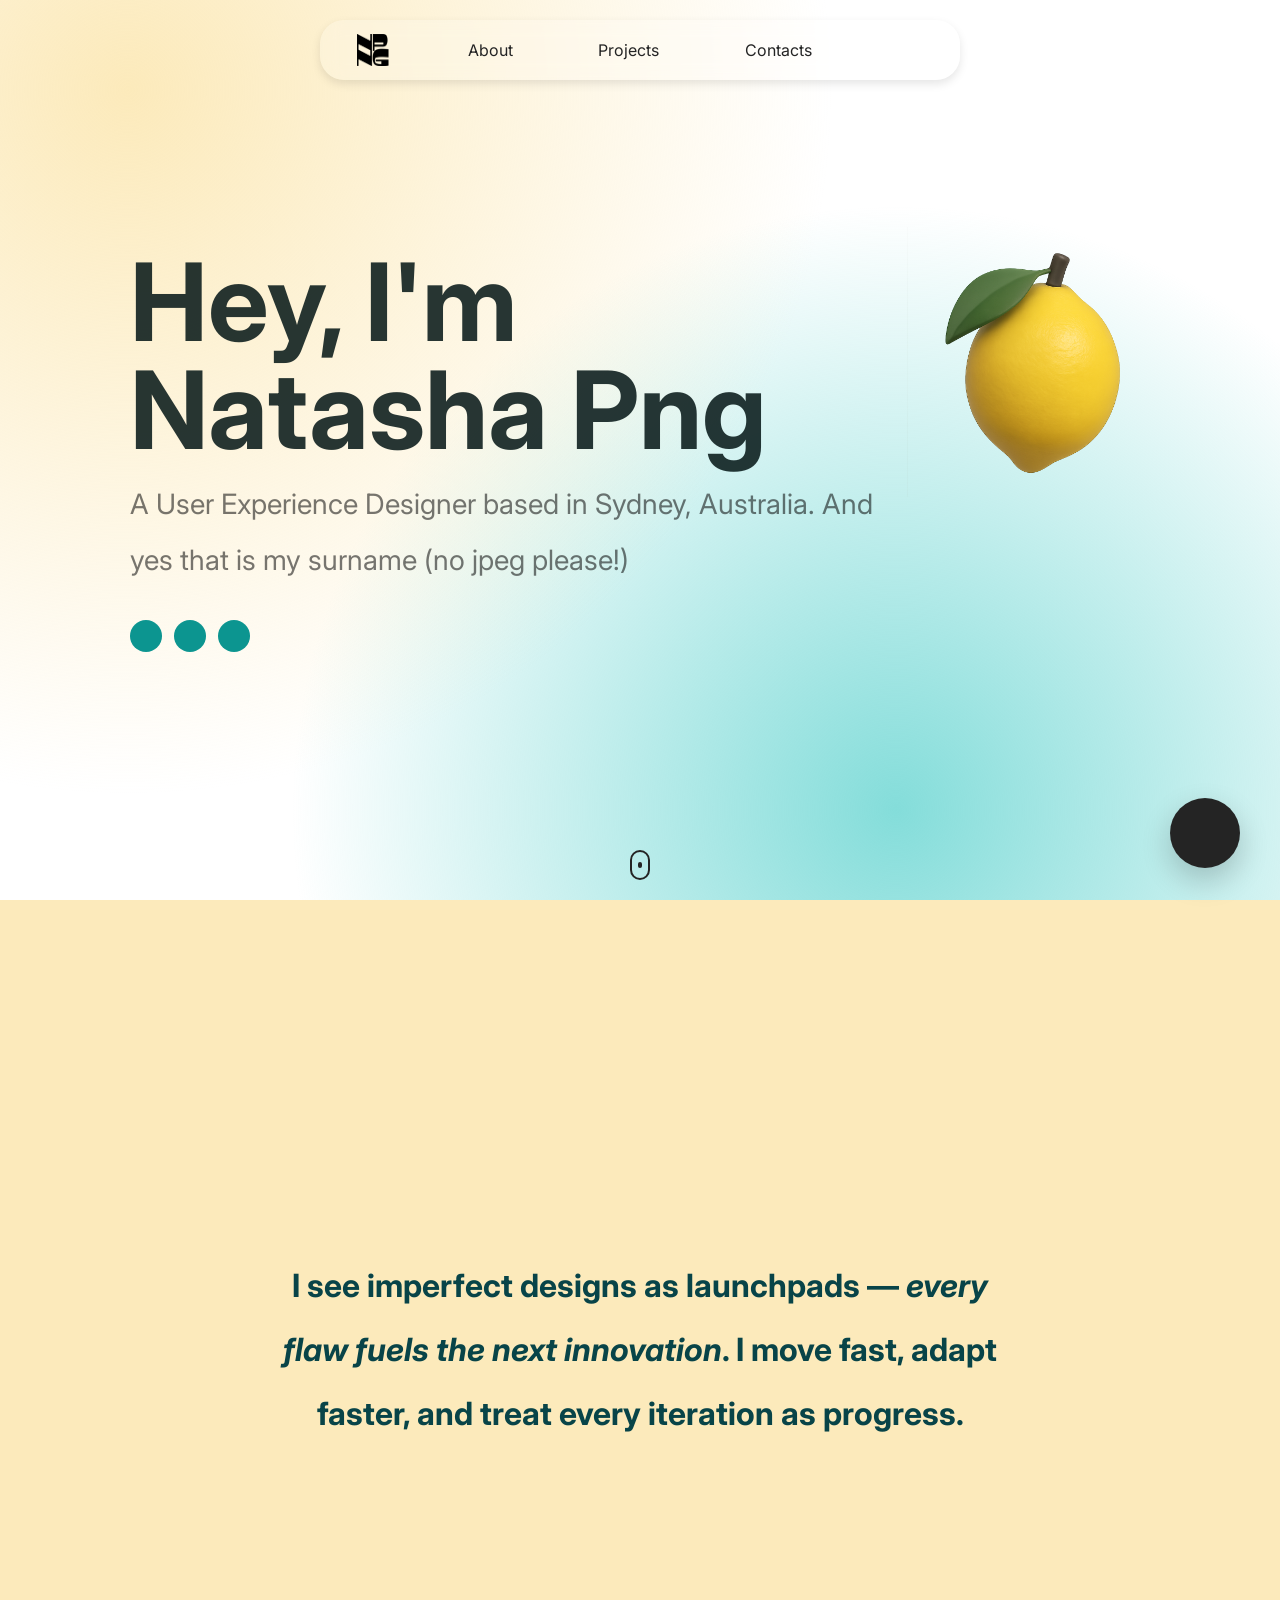
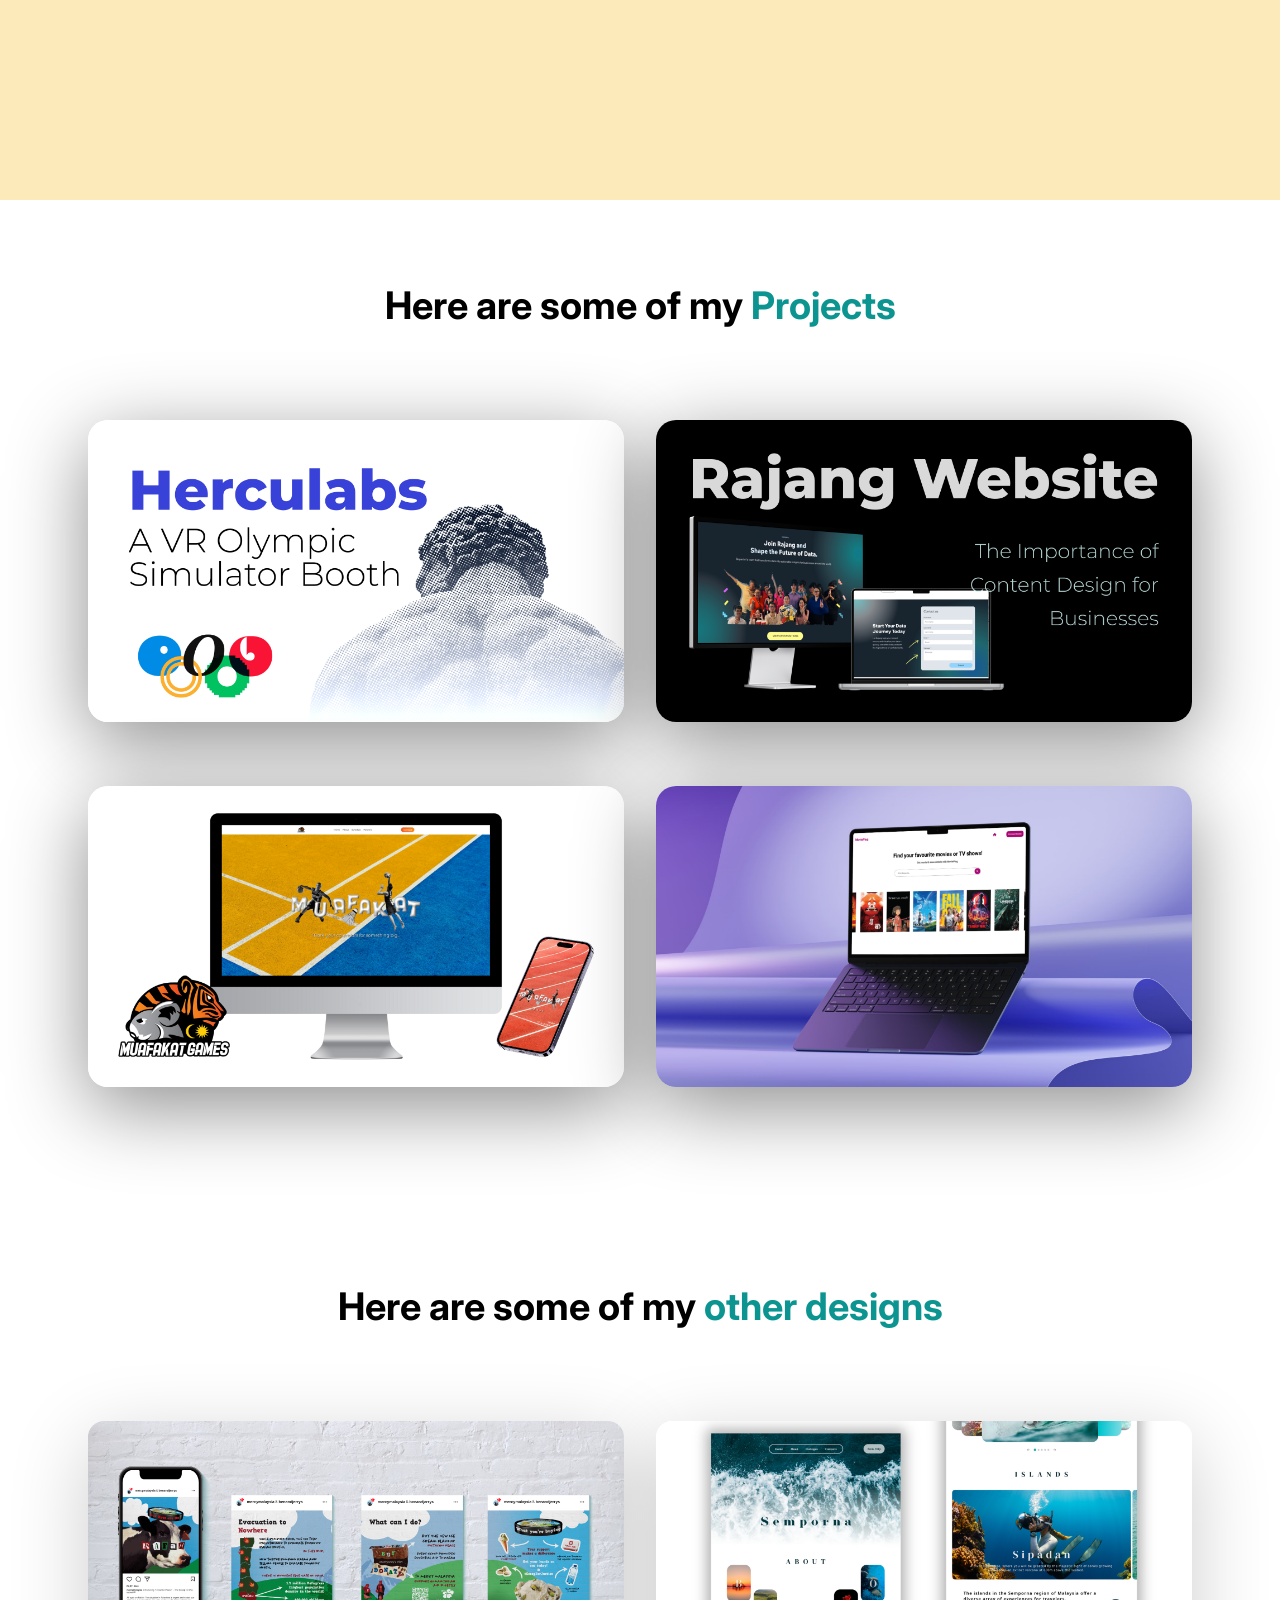
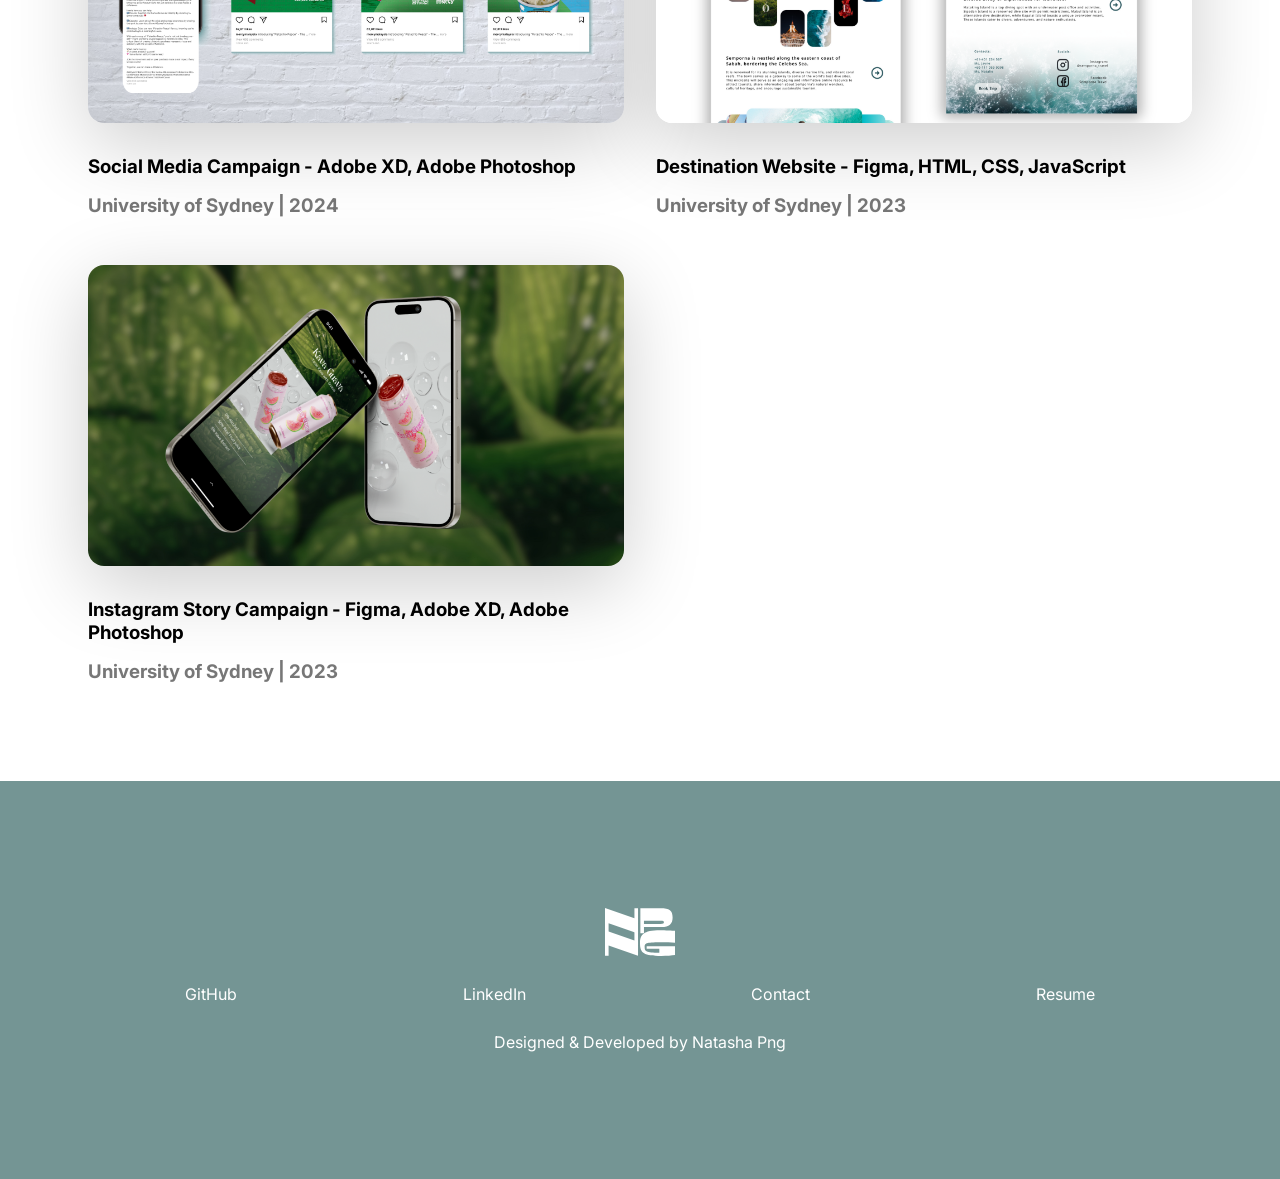
==== index.html @ a465e249 "footer" ====
<!DOCTYPE html>
<html lang="en">
  <head>
    <meta charset="UTF-8" />
    <meta name="viewport" content="width=device-width, initial-scale=1.0" />
    <title>Natasha Png</title>
    <link rel="stylesheet" href="style.css" />
    <link rel="icon" type="image/png" href="/assets/personal--logo.png">
    <script
      src="https://kit.fontawesome.com/a0bb057924.js"
      crossorigin="anonymous"
    ></script>
    <script src="script.js"></script>
    <script
      type="text/javascript"
      src="https://cdn.jsdelivr.net/npm/@emailjs/browser@4/dist/email.min.js"
    ></script>
    <script type="text/javascript">
      (function () {
        emailjs.init("CjztJaVfCr5f5FXRR");
      })();
    </script>
  </head>

  <body>
    <canvas id="background"></canvas>
    <section id="landing-page" onmousemove="moveBackground(event)">
  
      <nav>
        
        <ul class="nav__link--list">
          <li>
            <figure>
              <a href="index.html"><img id="personal-logo" src="./assets/personal--logo.png" alt="" /></a>
            </figure>
          </li>
          <li class="nav__link">
            <a
              href="about.html"
              class="nav__link--anchor link__hover-effect link__hover-effect--black"
              
              >About</a
            >
          </li>
          <li class="nav__link">
            <a
              href="#projects"
              class="nav__link--anchor link__hover-effect link__hover-effect--black"
              >Projects</a
            >
          </li>
          <li class="nav__link">
            <a
              href="#"
              class="nav__link--anchor link__hover-effect link__hover-effect--black"
              onclick="toggleModal()"
              >Contacts</a
            >
          </li>
          <li class="nav__link click" onclick="toggleContrast()">
            <a
              href="#"
              class="nav__link--anchor link__hover-effect link__hover-effect--black"
              ><i class="fas fa-adjust"></i
            ></a>
          </li>
        </ul>
      </nav>

      <header class="header">
        
          <div class="header__content">

            <div class="header__container">
              <h1 class="title">Hey, I'm Natasha Png</h1>
              <div class="header__img--wrapper">
                <img
                  src="./assets/Lemon.png"
                  class="header__img"
                  alt=""
                />
              </div>
            </div>
            
            
            
            <h2 class="header__para">
              A User Experience Designer based in Sydney, Australia.
              And yes that is my surname (no jpeg please!)
            </h2>
  
            <div class="social__list">
              <a
                href="https://www.linkedin.com/in/natasha-p-ng-9a0a41269/"
                target="_blank"
                class="social__link click"
                ><i class="fab fa-linkedin-in"></i
              ></a>
              <a
                href="https://github.com/cubelemon"
                target="_blank"
                class="social__link click"
                ><i class="fab fa-github"></i
              ></a>
              <a
                href="./assets/Natasha_Resume_February_2025.pdf"
                target="_blank"
                class="social__link click"
                ><i class="fas fa-file-pdf"></i
              ></a>
            </div>
          </div>

        
        
        
      </header>
      <a href="#">
        <button class="mail__btn click" onclick="toggleModal()">
          <i class="fa-solid fa-envelope"></i>
        </button>
      </a>
      <a href="#projects" class="scroll">
        <div class="scroll__icon click"></div>
      </a>
      <div class="modal">
        <div class="modal__half modal__about">
          <h3 class="modal__title modal__title--about">
            Here's a bit about me
          </h3>
          <h4 class="modal__sub-title modal__sub-title--about">
            UX Designer / Frontend Engineer
          </h4>
          <p class="modal__para">
            I’m an interaction designer who sees every design as a work in progress — imperfect but full of potential. 
            I thrive in fast-moving environments, adapting quickly, shipping often, and using each iteration as a launchpad for innovation.  </p>
          <div class="modal__languages">
            <div class="modal__languages">
              <figure class="modal__language">
                <img
                  class="modal__language--img"
                  src="https://upload.wikimedia.org/wikipedia/commons/thumb/3/38/HTML5_Badge.svg/240px-HTML5_Badge.svg.png"
                  alt=""
                />
                <span class="language__name">HTML</span>
              </figure>
              <figure class="modal__language">
                <img
                  class="modal__language--img"
                  src="https://cdn.iconscout.com/icon/free/png-256/css-131-722685.png"
                  alt=""
                />
                <span class="language__name">CSS</span>
              </figure>
              <figure class="modal__language">
                <img
                  class="modal__language--img"
                  src="https://cdn.iconscout.com/icon/free/png-256/javascript-1-225993.png"
                  alt=""
                />
                <span class="language__name">JavaScript</span>
              </figure>

              <figure class="modal__language">
                <img
                  class="modal__language--img"
                  src="https://cdn.iconscout.com/icon/free/png-256/react-3-1175109.png"
                  alt=""
                />
                <span class="language__name">React</span>
              </figure>

              <figure class="modal__language">
                <img
                  class="modal__language--img"
                  src="https://www.figma.com/community/resource/b2593c93-dcd3-4eab-942a-b7703505d1eb/thumbnail"
                  alt=""
                />
                <span class="language__name">Figma</span>
              </figure>

              <figure class="modal__language">
                <img
                  class="modal__language--img"
                  src="https://seeklogo.com/images/A/adobe-illustrator-logo-775FAF240B-seeklogo.com.png"
                  alt=""
                />
                <span class="language__name">Illustrator</span>
              </figure>

              <figure class="modal__language">
                <img
                  class="modal__language--img"
                  src="https://upload.wikimedia.org/wikipedia/commons/thumb/a/af/Adobe_Photoshop_CC_icon.svg/2101px-Adobe_Photoshop_CC_icon.svg.png"
                  alt=""
                />
                <span class="language__name">Photoshop</span>
              </figure>
              <!-- <figure class="modal__language">
                <img
                  class="modal__language--img"
                  src="https://cdn.iconscout.com/icon/free/png-256/typescript-3521774-2945272.png"
                  alt=""
                /> -->
              <!-- <span class="language__name">TypeScript</span>
              </figure>

              <figure class="modal__language">
                <img
                  class="modal__language--img"
                  src="https://mobx.js.org/img/mobx.png"
                  alt=""
                />
                <span class="language__name">MobX</span>
              </figure> -->

              <!-- <figure class="modal__language">
                <img
                  class="modal__language--img"
                  src="https://cdn.iconscout.com/icon/free/png-256/vue-282497.png"
                  alt=""
                />
                <span class="language__name">Vue</span>
              </figure>
              <figure class="modal__language">
                <img
                  class="modal__language--img"
                  src="https://cdn.iconscout.com/icon/free/png-256/nuxt-dot-js-3628959-3030184.png"
                  alt=""
                />
                <span class="language__name">Nuxt</span>
              </figure> -->
            </div>
          </div>
        </div>
        <div class="modal__half modal__contact">
          <i class="fas fa-times modal__exit click" onclick="toggleModal()"></i>
          <h3 class="modal__title modal__title--contact">Let's have a chat</h3>
          <h3 class="modal__sub-title modal__sub-title--contact">
            I'm currently open to new oppurtunities.
          </h3>
          <form id="contact__form" onsubmit="contact(event)">
            <div class="form__item">
              <label class="form__item--label" for="name">Name</label>
              <input class="input" type="text" name="user_name" required />
            </div>

            <div class="form__item">
              <label class="form__item--label" for="name">Email</label>
              <input class="input" type="email" name="user_email" required />
            </div>

            <div class="form__item">
              <label class="form__item--label" for="name">Message</label>
              <textarea
                class="input"
                type="text"
                name="message"
                required
              ></textarea>
            </div>

            <button id="contact__submit" class="form__submit">
              Send it my way
            </button>
          </form>
          <div class="modal__overlay modal__overlay--loading">
            <i class="fas fa-spinner"></i>
          </div>
          <div class="modal__overlay modal__overlay--success">
            Thanks for the message! Looking forward to speaking to you soon.
          </div>
        </div>
      </div>
      <!-- <img src="./assets/semi circle.svg" class="shape shape--0" />
      <img src="./assets/circle.svg" class="shape shape--1" />
      <img src="./assets/squiggly.svg" class="shape shape--2" />
      <img src="./assets/circle.svg" class="shape shape--3" />
      <img src="./assets/triangle.svg" class="shape shape--4" />
      <img src="./assets/circle.svg" class="shape shape--5" />
      <img src="./assets/squiggly.svg" class="shape shape--6" />
      <img src="./assets/circle.svg" class="shape shape--7" />
      <img src="./assets/semi circle.svg" class="shape shape--8" /> -->
    </section>

    
    <section id="design-philosophy">
      <div class="container callout__container">
        <h2 class="callout__title">
          I see imperfect designs as launchpads — <span class="italics">every flaw fuels the next innovation</span>. I move fast, adapt faster, and treat every iteration as progress.
        </h2>
  
      </div>
    </section>
    
    <section id="projects">
      <div class="container">
        <div class="row">
          <h1 class="section__title">
            Here are some of my <span class="text--orange">Projects</span>
          </h1>
          <ul class="project__list">

            <a href="https://www.behance.net/gallery/223008217/Herculabs-UX-Design-Case-Study" target="_blank" class="project__link">
              <li class="project">
                <div class="project__wrapper">
                  <img src="./assets/Herculabs_cover.png" class="project__img" alt="" />
                  <div class="project__wrapper--bg"></div>
                  <div class="project__description">
                    <h3 class="project__description--title">Herculabs</h3>
                    <h4 class="project__description--sub-title">
                      UX Design, Product Design, Interaction Design
                    </h4>
                    <p class="project__description--para">
                      A Olympics Simulation Booth | University of Sydney | 2024
                    </p>
                    <div class="project__description--links">
                      <a
                        href="https://www.behance.net/gallery/223008217/Herculabs-UX-Design-Case-Study"
                        class="project__button"
                        target="_blank"
                      >
                        View Project
                      </a>
                    </div>
                  </div>
                </div>
              </li>
            </a>
            
            <a href="https://www.behance.net/gallery/223392855/Rajang-Website-Revamp" target="_blank" class="project__link">
              <li class="project">
                <div class="project__wrapper">
                  <img src="./assets/Rajang_cover.png" class="project__img" alt="" />
                  <div class="project__wrapper--bg"></div>
                  <div class="project__description">
                    <h3 class="project__description--title">Rajang</h3>
                    <h4 class="project__description--sub-title">
                      Web Design & Development - Figma, Wix
                    </h4>
                    <p class="project__description--para">
                      A Website Redesign | Rajang Internship | 2024
                    </p>
                    <div class="project__description--links">
                      <a
                        href="https://www.behance.net/gallery/223392855/Rajang-Website-Revamp"
                        class="project__button"
                        target="_blank"
                      >
                        View Project
                      </a>
                    </div>
                  </div>
                </div>
              </li>
            </a>

            <a href="https://www.muafakatgames2024.com/" target="_blank" class="project__link">
              <li class="project">
                <div class="project__wrapper">
                  <img src="./assets/Muafakat.png" class="project__img" alt="" />
                  <div class="project__wrapper--bg"></div>
                  <div class="project__description">
                    <h3 class="project__description--title">Muafakat Website</h3>
                    <h4 class="project__description--sub-title">
                      Website Designer & Developer - Figma, HTML, CSS, JavaScript
                    </h4>
                    <p class="project__description--para">
                      Malaysian Sport Competition Website | Muafakat | 2024
                    </p>
                    <div class="project__description--links">
                      <a
                        href="https://www.muafakatgames2024.com/"
                        target="_blank"
                        class="project__description--links"
                      >
                        <i class="fas fa-link"></i>
                      </a>
                      <a
                        href="https://github.com/cubelemon/Muafakat"
                        class="project__description--links"
                        target="_blank"
                      >
                        <i class="fab fa-github"></i>
                      </a>
                    </div>
                  </div>
                </div>
              </li>
            </a>
            
            <a href="https://cubelemon.github.io/JavaScript-Final-Project/" target="_blank" class="project__link">
              <li class="project">
                <div class="project__wrapper">
                  <img src="./assets/Movie_plug.png" class="project__img" alt="" />
                  <div class="project__wrapper--bg"></div>
                  <div class="project__description">
                    <h3 class="project__description--title">Movie Plug Website</h3>
                    <h4 class="project__description--sub-title">
                      Frontend Developer - Figma, HTML, CSS, JavaScript, API
                    </h4>
                    <p class="project__description--para">
                      Movie Finder Website | FrontEnd Simplified | 2024
                    </p>
                    <div class="project__description--links">
                      <a
                        href="https://cubelemon.github.io/JavaScript-Final-Project/"
                        class="project__description--links"
                        target="_blank"
                      >
                        <i class="fas fa-link"></i>
                      </a>
                      <a
                        href="https://github.com/cubelemon/JavaScript-Final-Project"
                        class="project__description--links"
                        target="_blank"
                      >
                        <i class="fab fa-github"></i>
                      </a>
                    </div>
                  </div>
                </div>
              </li>
            </a>

            <!-- SCOOP FOR JUSTICE -->

            <!-- <li class="project">
              <div class="project__wrapper">
                <img
                  src="./assets/scoop-for-justice.png"
                  class="project__img"
                  alt=""
                />
                <div class="project__wrapper--bg"></div>
                <div class="project__description">
                  <h3 class="project__description--title">Scoop for Justice</h3>
                  <h4 class="project__description--sub-title">
                    Visual Designer, Content Creator
                  </h4>
                  <p class="project__description--para">
                    For this project, I crafted a thoughtful Instagram campaign
                    for Mercy Malaysia in collaboration with Ben & Jerry's,
                    designed to raise awareness and funds for humanitarian aid
                    in Gaza. Utilizing Adobe Illustrator and Photoshop, I
                    developed a series of impactful tiles that integrate Ben &
                    Jerry's recognizable branding with urgent, sensitive
                    messaging about the crisis in Rafah. The campaign introduces
                    a new pistachio flavor, connecting to Palestinian culture,
                    and includes a clear call to action: encouraging viewers to
                    purchase the flavor to directly support humanitarian
                    efforts. By carefully balancing engaging visuals with
                    respectful, culturally aware content, the campaign is both
                    compelling and mindful of the gravity of the issue.
                  </p>
                  <div class="project__description--links">
                    <a
                      href="https://www.canva.com/design/DAGFwi4vmUM/4q2ByNaIrpYTaJ67Sc9CSw/edit?utm_content=DAGFwi4vmUM&utm_campaign=designshare&utm_medium=link2&utm_source=sharebutton"
                      class="project__description--links"
                      target="_blank"
                    >
                      <i class="fas fa-link"></i>
                    </a>
                  </div>
                </div>
              </div>
            </li> -->

            <!-- SEMPORNA WEBSITE -->

            <!-- <li class="project">
              <div class="project__wrapper">
                <img src="./assets/semporna.png" class="project__img" alt="" />
                <div class="project__wrapper--bg"></div>
                <div class="project__description">
                  <h3 class="project__description--title">
                    Semporna Destination Website
                  </h3>
                  <h4 class="project__description--sub-title">
                    Website Designer & Developer
                  </h4>
                  <p class="project__description--para">
                    The Semporna website showcases the beauty and adventure of
                    Sabah, Malaysia. From world-class diving spots like Sipadan
                    to the serene luxury resorts of Mataking and Kapalai, it
                    offers a glimpse into the diverse experiences Semporna
                    offers. Whether diving among turtles and coral reefs or
                    enjoying pristine beaches, Semporna promises an
                    unforgettable escape.
                  </p>
                  <div class="project__description--links">
                    <a
                      href="https://www.canva.com/design/DAFxBpv9tbE/x9kwwiPyftAUraAVXX8QWw/edit?utm_content=DAFxBpv9tbE&utm_campaign=designshare&utm_medium=link2&utm_source=sharebutton"
                      class="project__description--links"
                    >
                      <i class="fas fa-link"></i>
                    </a>
                  </div>
                </div>
              </div>
            </li> -->
          </ul>
        </div>
      </div>
    </section>

    <section id="designs">
      <div class="container">
        <div class="row">
          <h1 class="section__title">
            Here are some of my <span class="text--orange">other designs</span>
          </h1>
          <ul class="design__list">
            <li class="design">
              <div class="design__img--wrapper">
                <img
                src="./assets/scoop-for-justice.png"
                class="design__img"
                alt=""
              />
              </div>
              <div class="design__description">
                <h3 class="design__caption">
                  Social Media Campaign - Adobe XD, Adobe Photoshop
                </h3>
                <h3 class="design__subtitle grey">
                  University of Sydney | 2024
                </h3>
              </div>

            </li>
            <li class="design">
              <div class="design__img--wrapper">
                <img
                src="./assets/semporna.png"
                class="design__img"
                alt=""
              />
              </div>
              <div class="design__description">
                <h3 class="design__caption">
                  Destination Website - Figma, HTML, CSS, JavaScript
                </h3>
                <h3 class="design__subtitle grey">
                  University of Sydney | 2023
                </h3>
              </div>

            </li>
            </li>
            <li class="design">
              <div class="design__img--wrapper">
                <img
                src="./assets/Kavaguava.png"
                class="design__img"
                alt=""
              />
              </div>
              <div class="design__description">
                <h3 class="design__caption">
                  Instagram Story Campaign - Figma, Adobe XD, Adobe Photoshop
                </h3>
                <h3 class="design__subtitle grey">
                  University of Sydney | 2023
                </h3>
              </div>

            </li>
          </ul>
        </div>
      </div>
    </section>

    <footer>
      <div class="container">
        <div class="row footer__row">
          <figure>
            <img
              class="footer__logo--img"
              src="./assets/personal--logo.svg"
              alt=""
            />
          </figure>
          <div class="footer__social--list">
            <a
              href="https://github.com/cubelemon"
              target="_blank"
              class="footer__social--link link__hover-effect link__hover-effect--white"
            >
              GitHub
            </a>

            <a
              href="https://www.linkedin.com/in/natasha-p-ng-9a0a41269/"
              target="_blank"
              class="footer__social--link link__hover-effect link__hover-effect--white"
            >
              LinkedIn
            </a>

            <a
              href="#"
              class="footer__social--link link__hover-effect link__hover-effect--white"
              onclick="toggleModal()"
            >
              Contact
            </a>

            <a
              href="./assets/Natasha_Resume_August_2024 copy.pdf"
              target="_blank"
              class="footer__social--link link__hover-effect link__hover-effect--white"
            >
              Resume
            </a>
          </div>
          <div class="footer__copyright">Designed & Developed by Natasha Png</div>
        </div>
      </div>
    </footer>

    
  </body>
</html>
---- style.css ----
@import url('https://fonts.googleapis.com/css2?family=Inter:wght@100..900&family=Roboto:ital,wght@0,400;0,700;0,900;1,400;1,700;1,900&display=swap');

* {
    margin: 0;
    padding: 0;
    box-sizing: border-box;
    font-family: 'Inter', sans-serif; /* Set Inter as the default font */
}

html {
    scroll-behavior: smooth;
}

#background {
    position: fixed;
    top: 0;
    left: 0;
    width: 100%;
    height: 100%;
    z-index: -1; /* Ensure it stays behind the content */
    background: radial-gradient(circle at 10% 10%, #fceabb, transparent 50%),
                radial-gradient(circle at 70% 90%, #84ddda, transparent 50%);
    transition: background 0.1s ease;
}

button {
    border-radius: 5%;
}

.italics {
    font-style: italic;
}

li {
    list-style-type: none;
}

p {
    line-height: 1.5;
    font-size: 16px;
}

a {
    text-decoration: none;
}

hr {
    width: 100%;
    color: #777777;
   margin-top: 2rem;
}

section {
    background: transparent;
    transition: all 300ms ease;
}

.section__para {
    font-size: 1.2rem;
}

input, textarea {
    width: 100%;
    background-color: #242424;
    color: #fff;
    outline: none;
    border: 3px solid #c0c4cc;
    border-top: none;
    border-left: none;
    border-right: none;
    height: 40px;
    transition: all 300ms ease;
}

input:hover,
textarea:hover {
    border-color: #dcdfe6;
}

input:focus,
textarea:focus {
    border-color: #0c9590;
}

textarea {
    resize: vertical;
    height: 100px;
    margin-top: 8px;
  }

label {
    font-size: 14px;
    font-weight: bold;
}

.container {
    padding: 50px 0;
    width: 100%;
}
.container__center {
    display: flex;
    justify-content: center;
    align-items: center;
    flex-direction: column;
    text-align: center;
}

.direction__row {
    display: flex;
    flex-direction: column;
    align-items: start;
}

.direction__column {
    display: flex;
}

.project__link {
    color: white;
    text-decoration: none; /* Optional: Removes underline if present */
}

.row {
    width: 100%;
    max-width: 1200px;
    margin: 0 auto;
    padding: 0 2rem;
}

.click{
    cursor: pointer;
    transition: all 300ms ease;
}

.click:hover {
    transform: scale(1.1);
}

.click:active {
    transform: scale(0.8);
}

.title {
    font-size: 108px;
    color: #051616dc;
    margin-bottom: 12px;
    text-align: left;
    line-height: 1;
    width: fit-content;
}

.about--title {
    font-size: 3em;
}

.about__item {
    display: flex;
    align-items: center;
    margin-bottom: 2rem;
    width: 100%;
  }
  
  .about__item--reverse {
    display: flex;
    flex-direction: row-reverse;
  }
  .about__img {
    width: 50%;
    max-width: 100%;
    margin: 0 2rem;
    transition: transform 0.3s ease; /* Smooth transition for the tilt effect */
}

.about__img:hover {
    transform: rotate(-3deg) scale(1.05); /* Slight tilt and zoom effect */
}
  .img--long {
    width: 30%;
    max-width: 80%;
  }
  
  .section__para {
    width: 50%;
    max-width: 100%;
  }

  .para--long {
    width: 70%;
  }

.about--subtitle {
    font-size: 1.5em;
    padding-bottom: 2rem;
    color: #777777;
}

.text--orange {
    color: #0c9590;
}

.text--blue {
    color: #0c9590;
}

.button {
    cursor: pointer;
}

img {
    display: flex;
    width: 100%;
}

.link__hover-effect {
    position: relative;
}

.link__hover-effect:after {
    content: "";
    position: absolute;
    bottom: -3px;
    height: 3px;
    width: 0;
    right: 0;
    transition: all 300ms ease;
}

.link__hover-effect--white:after {
    background-color: white;
}

.link__hover-effect--black:after {
    background-color: black;
}

.link__hover-effect:hover:after {
    left: 0;
    width: 100%;
}

nav,
.scroll,
.header {
    opacity: 1;
    visibility: visible;
    transition: all 600ms 800ms;
}

.modal--open nav,
.modal--open .scroll,
.modal--open .header {
    opacity: 0;
    visibility: hidden;
    transition: all 400ms;
}

.dark-theme .title,
.dark-theme .section__para,
.dark-theme .section__title,
.dark-theme .section__sub-title,
.dark-theme .nav__link--anchor,
.dark-theme .fa-adjust,
.dark-theme .casestudy__title,
.dark-theme .case--title,
.dark-theme .case--para,
.dark-theme .item__list--item,
.dark-theme .header__para,
.dark-theme .design__caption,
.dark-theme .about--title,
.dark-theme .list__title
{
    color: white;
}



.dark-theme section
{
    background-color: #242424;
}

.dark-theme #personal-logo {
    filter: invert(1);
}

.dark-theme .scroll__icon {
    border-color: white;
}

.dark-theme .scroll__icon:after,
.dark-theme .link__hover-effect--black:after {
    background-color: white;
}

.dark-theme .mail__btn {
    background-color: white;
    color: #242424;
}
/*

    NAVIGATION

*/

#personal-logo {
    width: 40px;
    height: 40px;
    margin-right: 20px;
    padding: 4px;
}

#landing-page {
    justify-content: center;
}

/* Center the navigation bar and apply frosty glass effect */
nav {
   position:relative;
   width: 100%;
   display: flex;
   justify-content: center;
   align-items: center;
   padding: 20px 0;
z-index: 1000;
}

/* Style the navigation links */
.nav__link--list {
    display: flex;
    justify-content: center;
    align-items: center;
    width: 50%; /* Adjust width as needed */
    padding: 10px 20px;
    background: rgba(255, 255, 255, 0.2); /* Semi-transparent white background */
    backdrop-filter: blur(10px); /* Frosty glass effect */
    border-radius: 24px; /* Rounded corners */
    box-shadow: 0 4px 10px rgba(0, 0, 0, 0.1); /* Subtle shadow for depth */
    z-index: 1000; /* Ensure it stays above other elements */
    justify-content: space-around;

}

.nav__link {
    list-style: none;
    padding: 0 5%;
}

.nav__link--anchor {
    text-decoration: none;
    font-size: 16px;
    font-weight: normal; /* Remove bold styling */
    font-family: 'Inter', sans-serif; /* Ensure font is Inter */
    color: #242424; /* Dark text color */
    transition: color 0.3s ease;
}

.nav__link--anchor:hover {
    color: #0c9590; /* Highlight color on hover */
}

.fa-adjust {
    font-size: 20px;
}

/*

    LANDING PAGE

*/

#landing-page {
    min-height: 100vh;
}

.header {
    position: absolute;
    top: 50%;
    left: 50%;
    transform: translate(-50%, -50%);
    width: 100%;
    max-width: 1080px;
    padding: 0 30px;
}

.header__container {
    display: flex;
    align-items: center;
    text-align: left;
    
}   

.header__content {
    width: 100%;
}

.header__img--wrapper {
    width:30%;
    display: flex;
    align-items: center;
    justify-content: center;
    transition: transform 0.3s ease; /* Smooth transition for the tilt effect */
}

.header__img--wrapper:hover {
    transform: rotate(7deg) scale(1.5); /* Slight tilt and zoom effect */
}

.header__img {
    width: 100%;
    height: auto;
    transform: scale(1.25);
}

.header__para {
    font-size: 28px;
    font-weight: 400;
    line-height: 2;
    max-width:75%;
    padding-bottom: 1rem;
    color: #00000088;
}

.social__list {
    display: flex;
    margin-top: 16px;
}

.social__link {
    background-color: #0c9590;
    color: white;
    padding: 6px;
    width: 32px;
    height: 32px;
    font-size: 14px;
    margin-right: 12px;
    display: flex;
    justify-content: center;
    align-items: center;
    border-radius: 50%;
}

.bg--blue {
    background-color: #0c9590
}

.mail__btn {
    width: 70px;
    height: 70px;
    font-size: 32px;
    border-radius: 50%;
    box-shadow: 0 12px 30px 0 rgb(0, 0, 0, 0.2);
    border: none;
    background-color: #242424;
    color: white;
    position: absolute;
    bottom: 32px;
    right: 40px;
    z-index: 100;
    position: fixed;
}

.scroll {
    position: absolute;
    bottom: 20px;
    left: 50%;
    transform: translateX(-50%);
}

.scroll__icon {
    width: 20px;
    height: 30px;
    border: 2px solid #242424;
    border-radius: 24px;
    display: flex;
    align-items: center;
    justify-content: center;
}

.scroll__icon:after {
    content: "";
    width: 4px;
    height: 6px;
    background-color: #242424;
    border-radius: 2px;
    animation:scroll 1000ms infinite alternate-reverse;
}

@keyframes scroll {
    0% {
        transform: translateY(3px);
    }

    100% {
        transform: translateY(-3px);
    }
}



  
/*

    MODAL

*/
.modal {
    position: absolute;
    top: 50%;
    left: 50%;
    transform: translate(-50%, -50%);
    width: 90%;
    max-width: 1100px;
    height: 700px;
    border-radius: 20px;
    overflow: hidden;
    display: flex;
    visibility: hidden;
    z-index: -1;
    transition: visibility 1s, z-index 1s, box-shadow 0.5s ease;
}

.modal--open .modal{
    z-index: 60;
    box-shadow: 0 20px 80px rgb(0, 0, 0, 0.55);
    visibility: visible;
}

.modal__half {
    width: 50%;
    padding: 40px 72px;
    display: flex;
    flex-direction: column;
    justify-content: center;
    position: relative;
    transition: all 300ms ease-in;
}


.modal--open .modal__about,
.modal--open .modal__contact {
    transform: translateX(0%)
}

.modal__about {
    background-color: rgb(245, 245, 245);
    display: flex;
    flex-direction: column;
    transform: translateX(-110%);
}

.modal__languages {
    display: flex;
    flex-wrap: wrap;
}


.modal__language {
    width: 25%;
    padding: 16px;
    position:relative;
    display: flex;
    flex-direction: column;
    align-items: center;
    transition: all 300ms ease;
}

.modal__language:hover .language__name {
    transform: scale(1);
}

.modal__language:hover {
    filter: brightness(80%);
    transform: scale(0.9);
}

.language__name {
    position: absolute;
    bottom: -10px;
    transform: scale(0);
    transition: all 300ms ease;
}

.modal__contact {
    background-color: #242424;
    color: white;
    transform: translateX(110%);
}

.form__item {
    display: flex;
    flex-direction: column;
}

.modal__title {
    font-size: 26px;
}

.modal__sub-title {
    font-size: 16px;
    margin: 12px 0 24px 0;
}

.modal__para {
    margin-bottom: 12px;
    line-height: 1.75;
}

.form__item {
    margin-bottom: 20px;
}


.form__submit {
    background-color: #0c9590;
    border: 2px solid #0c9590;
    border-radius: 5%;
    color: white;
    font-weight: 700;
    width: 100%;
    max-width: 240px;
    padding: 12px 24px;
    font-size: 20px;
}

.form__submit:hover {
    border-color: #fff;
    background-color: transparent;
}

.form__submit:active {
    border-color: #0c9590;
    color: #0c9590;
}

.modal__overlay {
    position: absolute;
    top: 0;
    left: 0;
    width: 100%;
    height: 100%;
    display: none;
    justify-content: center;
    align-items: center;
    z-index: -1;
}

.modal__overlay--loading {
    background-color: #242424;
    font-size: 80px;
}

.modal__overlay--success {
    background-color: #539d96;
    font-size: 36px;
    font-weight: 700;
    text-align: center;
    padding: 24px;
}

.modal__overlay--visible {
    z-index: 1;
    display: flex;
}

.fa-spinner {
    animation: spinner 750ms infinite linear;
}

@keyframes spinner {
    0% {
        transform: rotate(0);
    }

    100% {
        transform: rotate(360deg);
    }
}

.modal__exit {
    position: absolute;
    top: 30px;
    right: 40px;
    color: #fff;
    font-size: 36px;
    z-index: 100;
}

/* Center and style the Design Philosophy section */
#design-philosophy {
    display: flex;
    justify-content: center;
    align-items: center;
    height: 100vh; /* Full screen height */
    background: #fceabb; /* Light off-white background */
    text-align: center; /* Center-align the text */
   
}

.callout__container {
    display: flex;
    flex-direction: column;
    justify-content: center;
    align-items: center;
    max-width: 800px; /* Limit the width of the container */
    padding: 0 20px; /* Add some horizontal padding */
}

/* When the section becomes visible */
#design-philosophy.visible {
    opacity: 1;
    transform: translateY(0); /* Slide into place */
}

.callout__title {
    font-size: 2rem; /* Adjust font size */
    font-weight: bold; /* Make the text bold */
    color: #084448; /* Dark text color */
    line-height: 2; /* Improve readability */
    font-family: 'Inter', sans-serif; /* Use Inter font */
    max-width: 800px; /* Limit the width of the text */
}

/*

    PROJECTS

*/

.project {
    margin-bottom: 4rem;
    width: 50%;
    padding: 0rem 1rem;
  }

.project__list {
    display: flex;
    flex-wrap: wrap
}

.section__title {
    text-align: center;
    font-size: 38px;
    margin-bottom: 60px;
    padding: 2rem 0;
}

.project__img {
    width: 100%;
    transition: all 450ms ease;
}

.project__wrapper {
    position: relative;
    border-radius: 20px;
    box-shadow: 0 20px 80px 0 rgb(0, 0, 0, 0.45);
    overflow: hidden;
}

.project__wrapper:hover .project__description {
    opacity: 1;
    transform: translateY(-50%);
}

.project__wrapper:hover .project__img {
    transform: scale(1.07);
    filter: blur(5px);
}

.project__description {
    position: absolute;
    top: 50%;
    left: 10%;
    transform: translateY(-100%);
    opacity: 0;
    transition: opacity 300ms, transform 450ms ease;
    color: white;
    max-width: 550px;
    width: 80%;
}

.project__wrapper:hover .project__wrapper--bg {
    opacity: 0.7;
}

.project__description--title {
    font-size: 40px;
}

.project__description--sub-title {
    margin-top: 8px;
}

.project__description--links {
    color: white;
    font-size: 20px;
    margin-right: 16px;
}

.project__description--para {
    margin: 16px 0;
}

.project__wrapper--bg {
    position: absolute;
    top: 0;
    left: 0;
    width: 100%;
    height: 100%;
    background-color: #1c1d25;
    opacity: 0;
    transition: all 450ms ease;
}

.project__button {
    display: block;
    width: 100%;
    text-align: center;
    padding: 12px 0;
    background-color: #0c9590;
    color: white;
    font-size: 16px;
    font-weight: bold;
    border: none;
    border-radius: 4px;
    text-decoration: none;
    transition: background-color 300ms ease;
  }
  
  .project__button:hover {
    background-color: #2e6e6b;
  }
  
  .project__button:active {
    background-color: #265a58;
  }

/*

DESIGNS

*/

.design__list {
    display: flex;
    flex-wrap: wrap;

}

.design {
    padding: 0rem 1rem;
    width: 50%;
    margin-bottom: 3rem;
}

.design__img--wrapper {
    display: flex;
    z-index: 100;
    margin-bottom: 2rem;
}

.design__caption {
    margin-bottom: 1rem;
}

.grey {
    color: #777777;
}

.design__img {
    border-radius: 16px;
    box-shadow: 0 20px 80px 0 rgb(0, 0, 0, 0.2);
    z-index: 1000;
}

/*

CASESTUDY

*/

.row__hori {
    display: flex;
    flex-direction: row;
    justify-content: center;
    align-items: center;
}

.casestudy__title {
    font-size: 2rem;
    display: flex;
    justify-content: start;
    padding-bottom: 2rem;
}

.casestudy__item {
    display: flex;
    flex-direction: column;
    margin-bottom: 5rem;
    justify-content: center;
}

.header__img--wrapper {
    padding-left: 24px;
}

.casestudy__item--row {
    display: flex;
    flex-direction: row;
    justify-content: center;
    align-items: center;
}

.casestudy__img--wrapper {
 display: flex;
 width: 50%;
 
}

.casestudy__item--img {
    display: flex;
    z-index: 1;
}

.casestudy__item--content {
    display: flex;
    flex-direction: column;
    width: 50%;
}

.title-center {
    width: 100%;
    justify-content: center;
    margin-bottom: 1rem;
}

iframe {
    z-index: 100;
}

.right {
    padding-left: 1rem;
}

.item__list--item {
    list-style-type:decimal;
    padding-bottom: 0.5rem;
}

.item__column {
    display: flex;
    flex-direction: column;
}

.item__wide {
    width: 80%;
    justify-content: center;
}

.column__title {
    text-align: center;
}

.bottom {
    padding-top: 2rem;
}

.prototype {
    z-index: 1;
}

/*

ABOUT

*/

.row__half {
    width: 50%;
    display: flex;
    flex-direction: column;
}

.row__left {
    margin-right: 4rem;
}

.exp__list--item {
    display: flex;
    width: 100%;
    justify-content:space-between;
    padding-top: 1rem;
    padding-bottom: 0.5rem;
    border-bottom: 1px solid #c0c4cc; 
}

.list__right {
    padding-left: 1rem;
    display: flex;
    align-items: center;
}

.list__subtitle {
    color: #777777;
    padding: 1rem 0;
}

.list__date {
    color: #242424;
    font-weight: 300
}

.language__list {
    display: flex;
    margin-bottom: 2rem;

}

.language__wrapper {
    padding: 1rem;
    transition: transform 0.3s ease-in-out; /* Smooth animation */
  }
  
  .language__wrapper:hover {
    transform: scale(1.1); /* Makes it 10% bigger on hover */
  }

  .language__row {
   flex-wrap: nowrap;
  }

/*

   FOOTER

*/

footer {
    position: relative;
    background-color: #0d474492;
    display: flex;
    align-items: center;
    justify-content: center;
    padding: 6% 0;
}

.footer__row {
    display: flex;
    width: 100%;
    flex-direction: column;
    align-items: center;
    justify-content: center;
}

.footer__logo--img {
    width: 70px;
    filter: invert(1);
}

.footer__social--list {
    width: 100%;
    
    display: flex;
    justify-content: space-around;
    margin: 28px 0;

}

.footer__social--link {
    padding: 0 0.15rem;
}

.footer__social--link,
.footer__copyright {
    color: white;
}


/*

   SHAPES

*/
.shape {
    position: fixed;
    width: 1.5vh;
    z-index: -1;
}
.shape--0 {
    top: 15vh;
    left: 5vw;
}
.shape--1 {
    top: 15vh;
    left: 50vw;
}
.shape--2 {
    top: 15vh;
    left: 80vw;
}
.shape--3 {
    top: 50vh;
    left: 5vw;
}
.shape--4 {
    top: 50vh;
    left: 50vw;
}
.shape--5 {
    top: 50vh;
    left: 80vw;
}
.shape--6 {
    top: 80vh;
    left: 5vw;
}
.shape--7 {
    top: 80vh;
    left: 50vw;
}
.shape--8 {
    top: 80vh;
    left: 80vw;
}

/* 

    Small phones, tablets, large smart phones 

*/

@media (max-width: 768px) {
    .title {
        font-size: 80px;
    }
    .header__para {
        font-size: 20px;
    }

    .modal {
        height: auto;
        width: 95%;
        flex-direction: column-reverse;
    }

    .modal__half {
        width: 100%;
    }

    nav {
        padding: 10px 0;
    }

    .nav__link--list {
        width: 90%; /* Reduce width for smaller screens */
        flex-wrap: wrap; /* Allow links to wrap to the next line */
        padding: 10px;
    }

    .nav__link {
        padding: 5px 10px; /* Reduce padding for links */
    }

    .nav__link--anchor {
        font-size: 14px; /* Reduce font size for smaller screens */
    }

    .about__item {
        flex-direction: column; /* Stack items vertically */
        text-align: center; /* Center-align content */
      }
    
      .about__item--reverse {
        flex-direction: column; /* Remove reverse behavior */
      }
    
      .about__img {
        width: 100%; /* Make images responsive */
        margin: 0 0 1rem 0; /* Add spacing below the image */
      }
    
      .section__para {
        width: 100%; /* Ensure text takes full width */
      }

      
}

/* 

Small phone

*/
@media(max-width: 480px) {
    .title
     {
        font-size: 48px;
    }

    .header,
    .about--title {
        font-size: 18px;
    }

    .about--subtitle {
        font-size: 16px;
    }

    br {
        line-height: 16px;
    }

    .section__para {
        font-size: 1rem;
    }

    .nav__link:nth-child(2) {
        display: none;
    }
    

    .project__description--para {
        display: none;
    }

    .project__description {
        left: 0;
        padding: 0;
        width: 100%;
        text-align: center;
    }

    .project__list {
        flex-direction: column;
    }

    .project,
    .design {
        width:100%
    }

    .project__description--sub-title {
        margin-bottom: 8px;
    }

    .modal__half {
        padding: 40px;
    }

    .row__header {
        flex-direction: column;
    }

    .direction__column {
        flex-direction: column;
    }

    .row__half {
        width: 100%;
    }

    .row__left {
        padding: 0;
        margin-bottom: 1.2rem;
    }

   .header__img--wrapper {
    display: none;
   }

   .header__content {
    display: flex;
    flex-direction: column;
    width: 100%;
    justify-content: center;
    align-items: center;
    text-align: center;
   }

   .title {
    text-align: center;
    line-height: 1.2;
   }

 
}
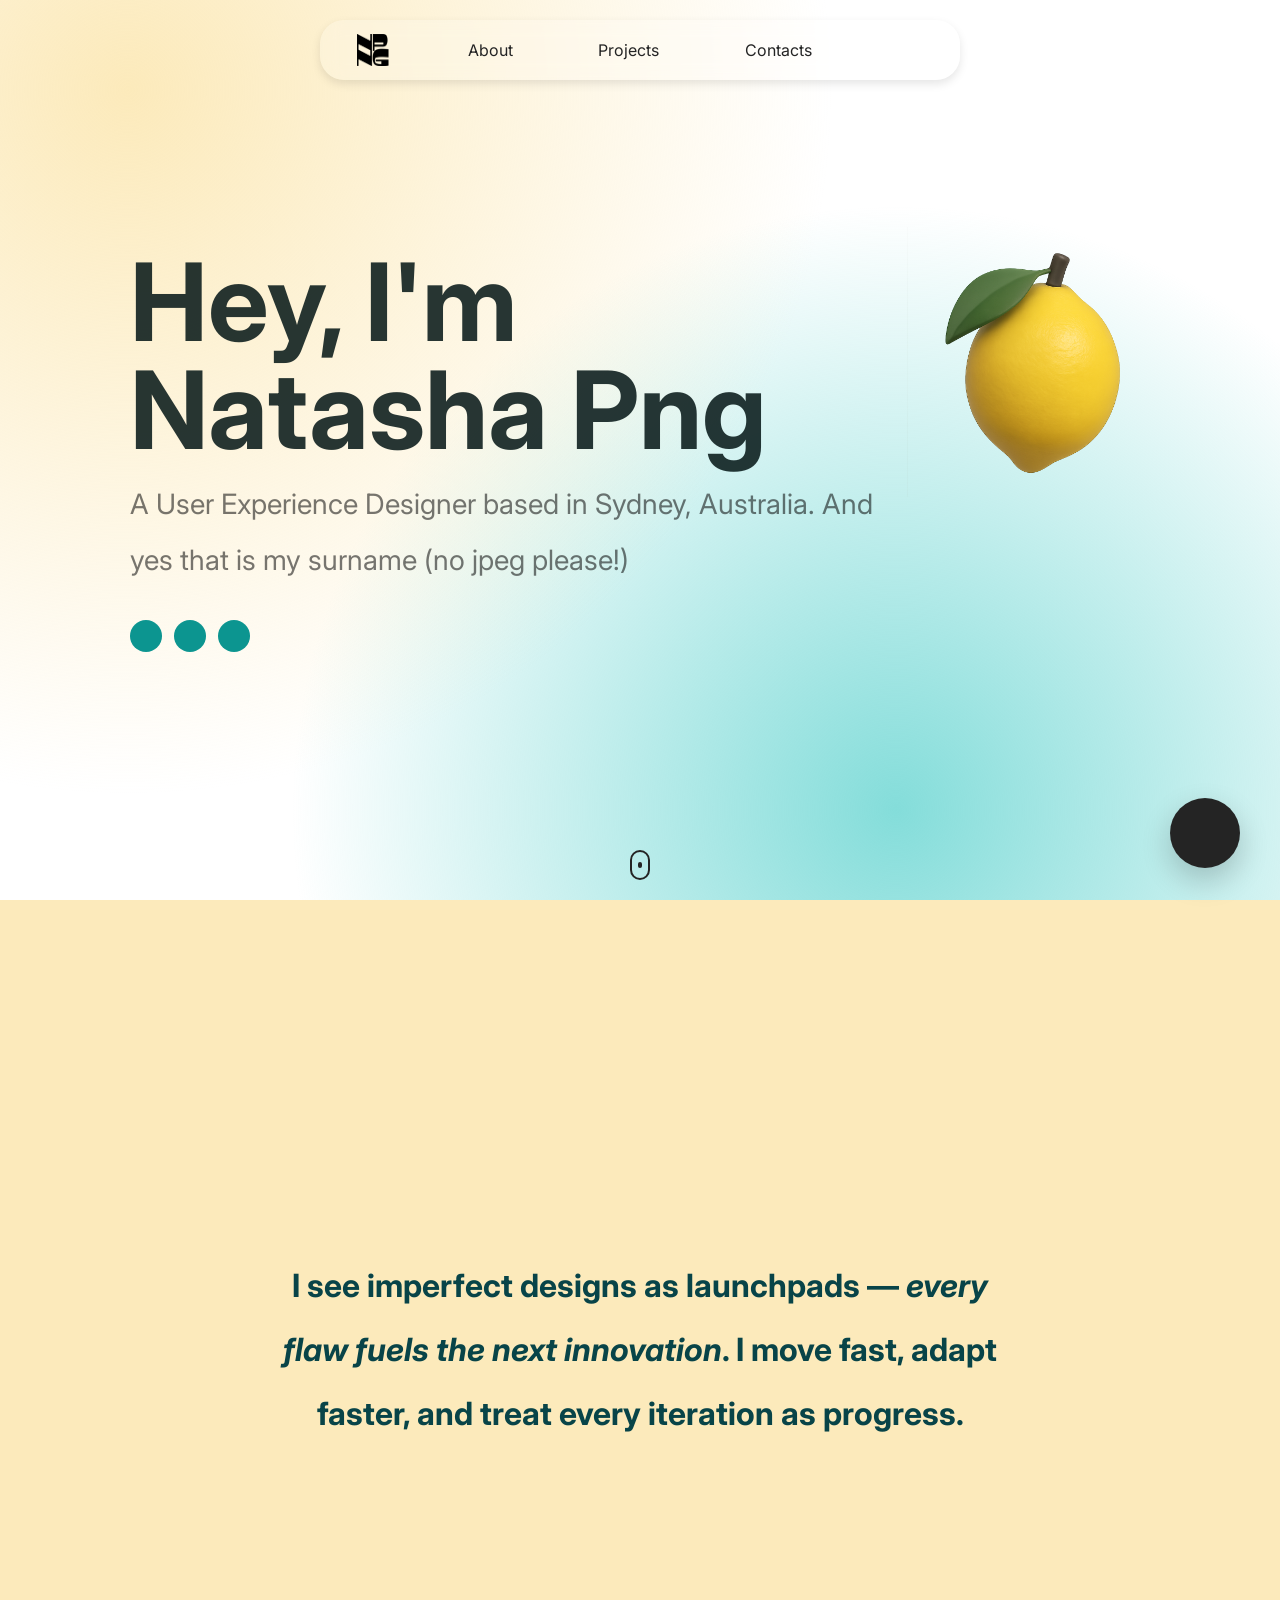
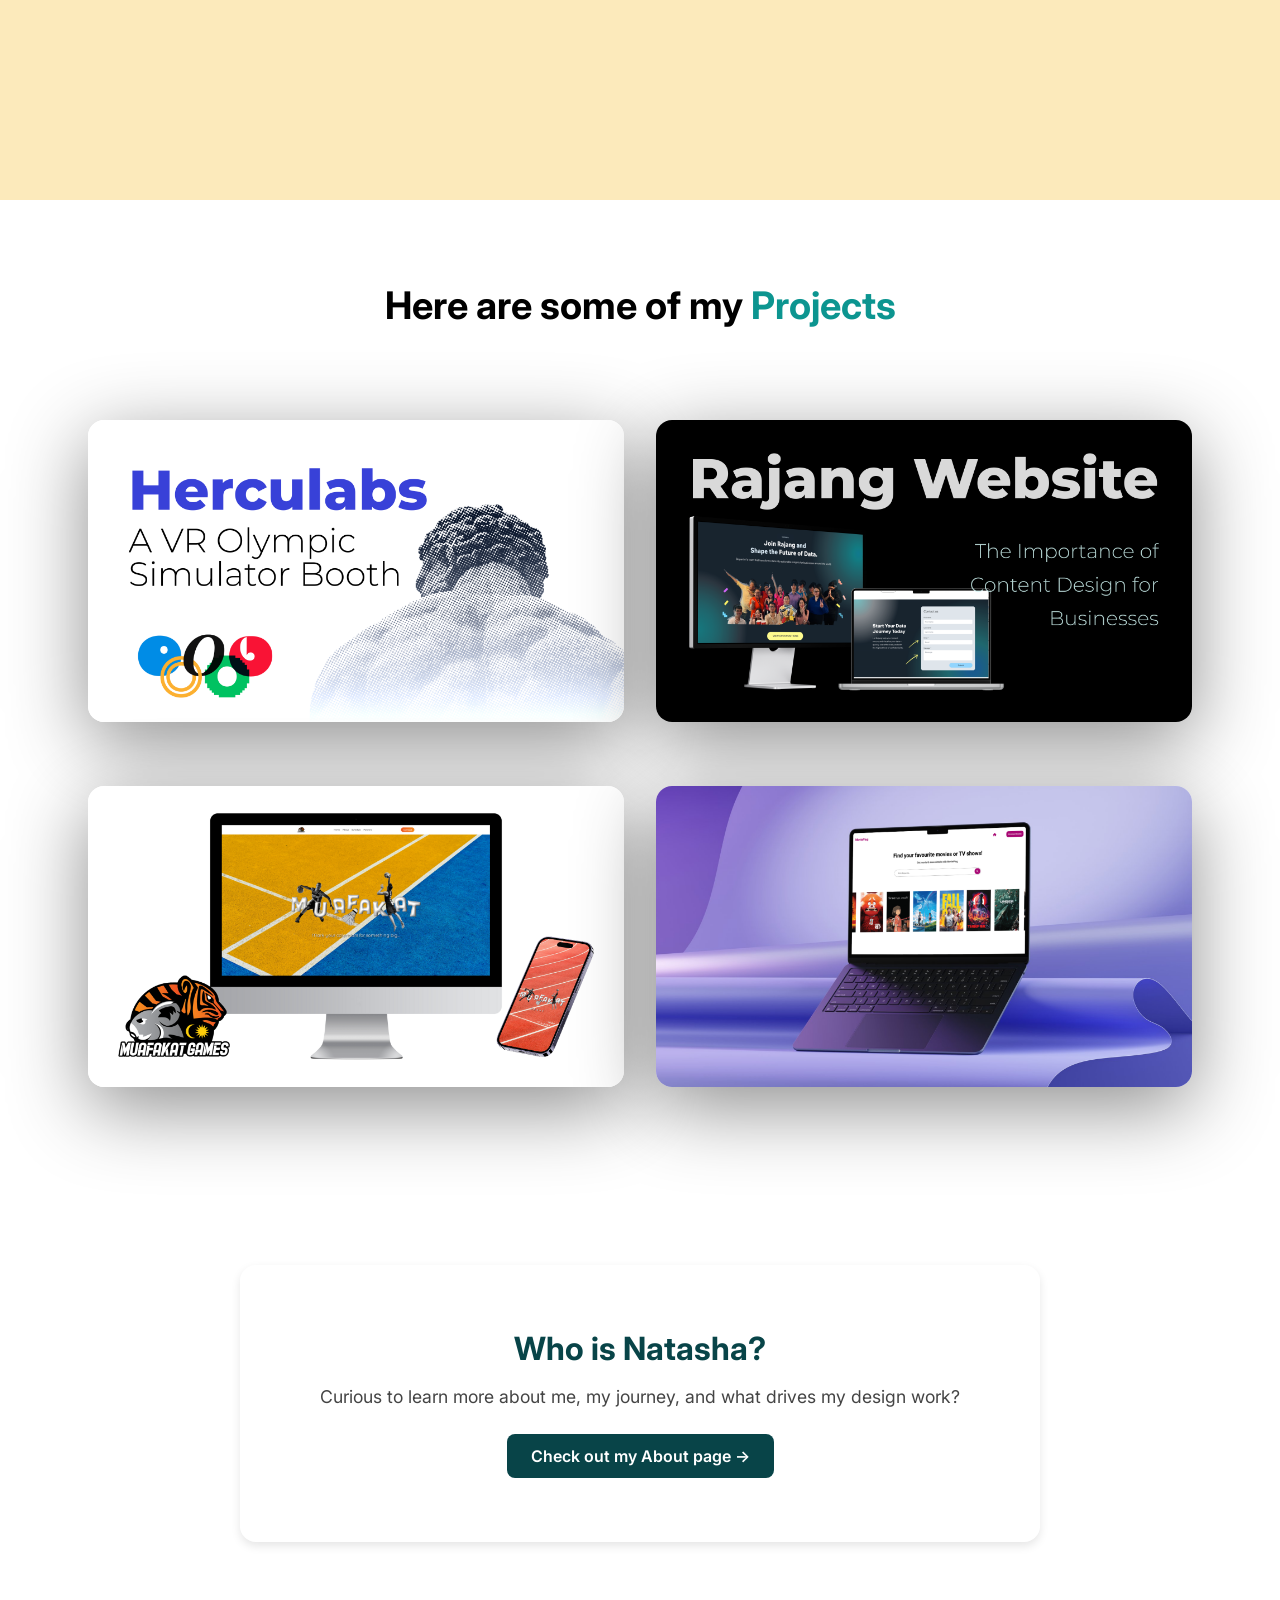
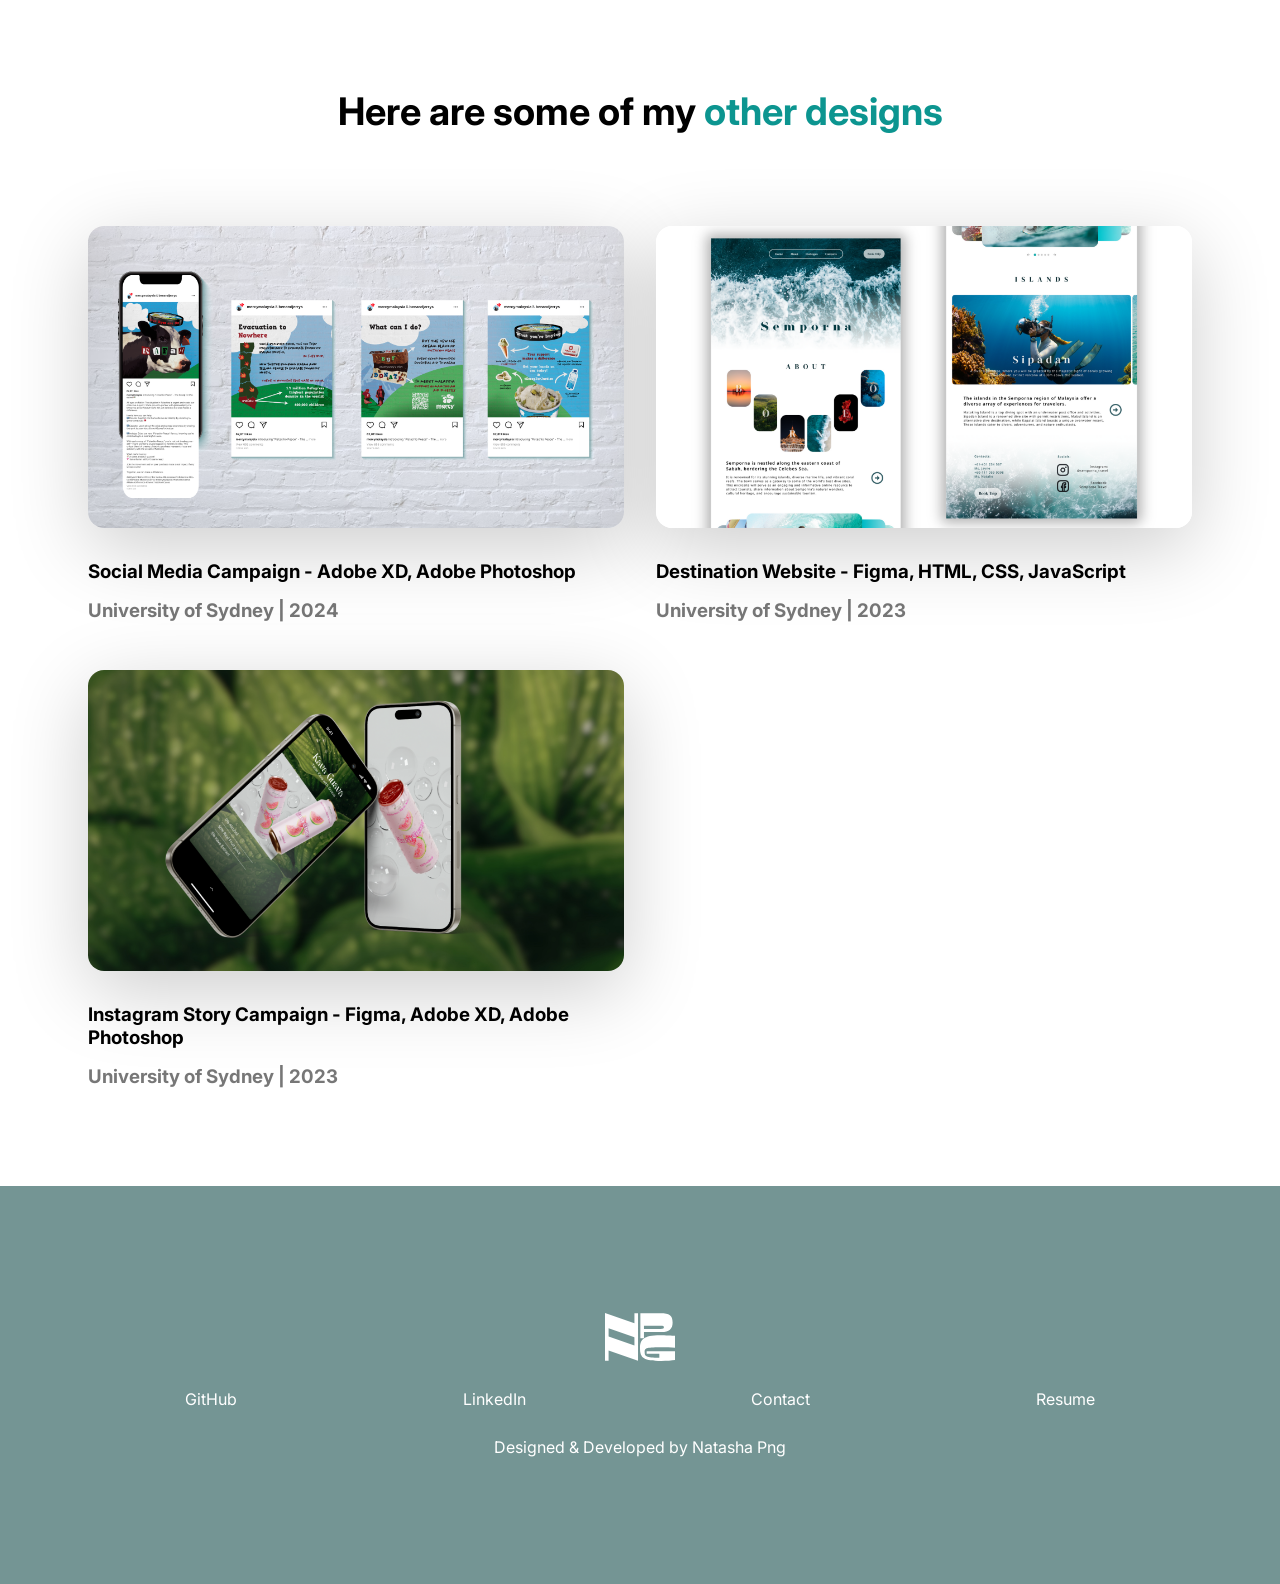
==== commit 0e25a4f6: "border radius" ====
--- a/index.html
+++ b/index.html
@@ -6,6 +6,7 @@
     <title>Natasha Png</title>
     <link rel="stylesheet" href="style.css" />
     <link rel="icon" type="image/png" href="/assets/personal--logo.png">
+    
     <script
       src="https://kit.fontawesome.com/a0bb057924.js"
       crossorigin="anonymous"
@@ -502,7 +503,19 @@
           </ul>
         </div>
       </div>
+
+      
+
     </section>
+
+    <section class="about-teaser">
+      <h2 class="about-teaser__title">Who is Natasha?</h2>
+      <p class="about-teaser__text">
+        Curious to learn more about me, my journey, and what drives my design work? 
+      </p>
+      <a href="/about" class="about-teaser__link">Check out my About page →</a>
+    </section>
+    
 
     <section id="designs">
       <div class="container">
--- a/style.css
+++ b/style.css
@@ -149,8 +149,36 @@
     width: fit-content;
 }
 
+
+/*
+
+ABOUT
+
+*/
+
+.header__content--wrapper {
+    display: flex;
+    flex-direction: row-reverse;
+    align-items: center;
+    justify-content: space-between;
+    width: 100%;
+    max-width: 1080px;
+}
+
+.me__img--wrapper {
+    width: 70%;
+    transform: scale(1.125);
+    transition: transform 0.3s ease; /* Smooth transition for the tilt effect */
+}
+
+.me__img--wrapper:hover {
+    transform: rotate(-3deg) scale(1.25); /* Slight tilt and zoom effect */
+}
+
+
 .about--title {
     font-size: 3em;
+    padding-bottom: 0.5rem;
 }
 
 .about__item {
@@ -613,7 +641,7 @@
 .form__submit {
     background-color: #0c9590;
     border: 2px solid #0c9590;
-    border-radius: 5%;
+    border-radius: 0.5rem;
     color: white;
     font-weight: 700;
     width: 100%;
@@ -751,7 +779,7 @@
 
 .project__wrapper {
     position: relative;
-    border-radius: 20px;
+    border-radius: 1rem;
     box-shadow: 0 20px 80px 0 rgb(0, 0, 0, 0.45);
     overflow: hidden;
 }
@@ -834,6 +862,55 @@
     background-color: #265a58;
   }
 
+
+/*
+
+ABOUT TEASER
+
+*/
+
+.about-teaser {
+    text-align: center;
+    padding: 4rem 2rem;
+    background: rgba(255, 255, 255, 0.2); /* Semi-transparent white background */
+    backdrop-filter: blur(10px); /* Frosty glass effect */
+    border-radius: 24px; /* Rounded corners */
+    box-shadow: 0 4px 10px rgba(0, 0, 0, 0.1); /* Subtle shadow for depth */
+    border-radius: 1rem;
+    margin: 4rem auto;
+    max-width: 800px;
+  }
+  
+  .about-teaser__title {
+    font-size: 2rem;
+    font-weight: bold;
+    color: #084448;
+    margin-bottom: 1rem;
+    font-family: 'Inter', sans-serif;
+  }
+  
+  .about-teaser__text {
+    font-size: 1.1rem;
+    color: #444;
+    margin-bottom: 1.5rem;
+  }
+  
+  .about-teaser__link {
+    display: inline-block;
+    padding: 0.75rem 1.5rem;
+    font-weight: 600;
+    color: #fff;
+    background: #084448; /* matches your palette */
+    border-radius: 0.5rem;
+    text-decoration: none;
+    transition: background 0.3s ease;
+  }
+  
+  .about-teaser__link:hover {
+    background: #0b5d63;
+  }
+  
+
 /*
 
 DESIGNS
@@ -1141,6 +1218,10 @@
         width: 95%;
         flex-direction: column-reverse;
     }
+
+.modal__about {
+    display: none;
+}
 
     .modal__half {
         width: 100%;
@@ -1177,10 +1258,19 @@
         width: 100%; /* Make images responsive */
         margin: 0 0 1rem 0; /* Add spacing below the image */
       }
+
+      .about--subtitle {
+        padding: 0; /* Adjust subtitle size */
+      }
     
       .section__para {
         width: 100%; /* Ensure text takes full width */
       }
+
+      .direction__column {
+        display: flex;
+        flex-direction: column;
+    }
 
       
 }
@@ -1213,7 +1303,7 @@
         font-size: 1rem;
     }
 
-    .nav__link:nth-child(2) {
+    .nav__link:nth-child(4) {
         display: none;
     }
     
@@ -1246,14 +1336,8 @@
         padding: 40px;
     }
 
-    .row__header {
-        flex-direction: column;
-    }
-
-    .direction__column {
-        flex-direction: column;
-    }
-
+  
+    
     .row__half {
         width: 100%;
     }
@@ -1281,5 +1365,15 @@
     line-height: 1.2;
    }
 
+
+   .header__content--wrapper {
+    flex-direction: column;
+    text-align: center;
+   }
+
+
+   .about-teaser {
+    margin: 4rem 1rem;
+   }
  
 }
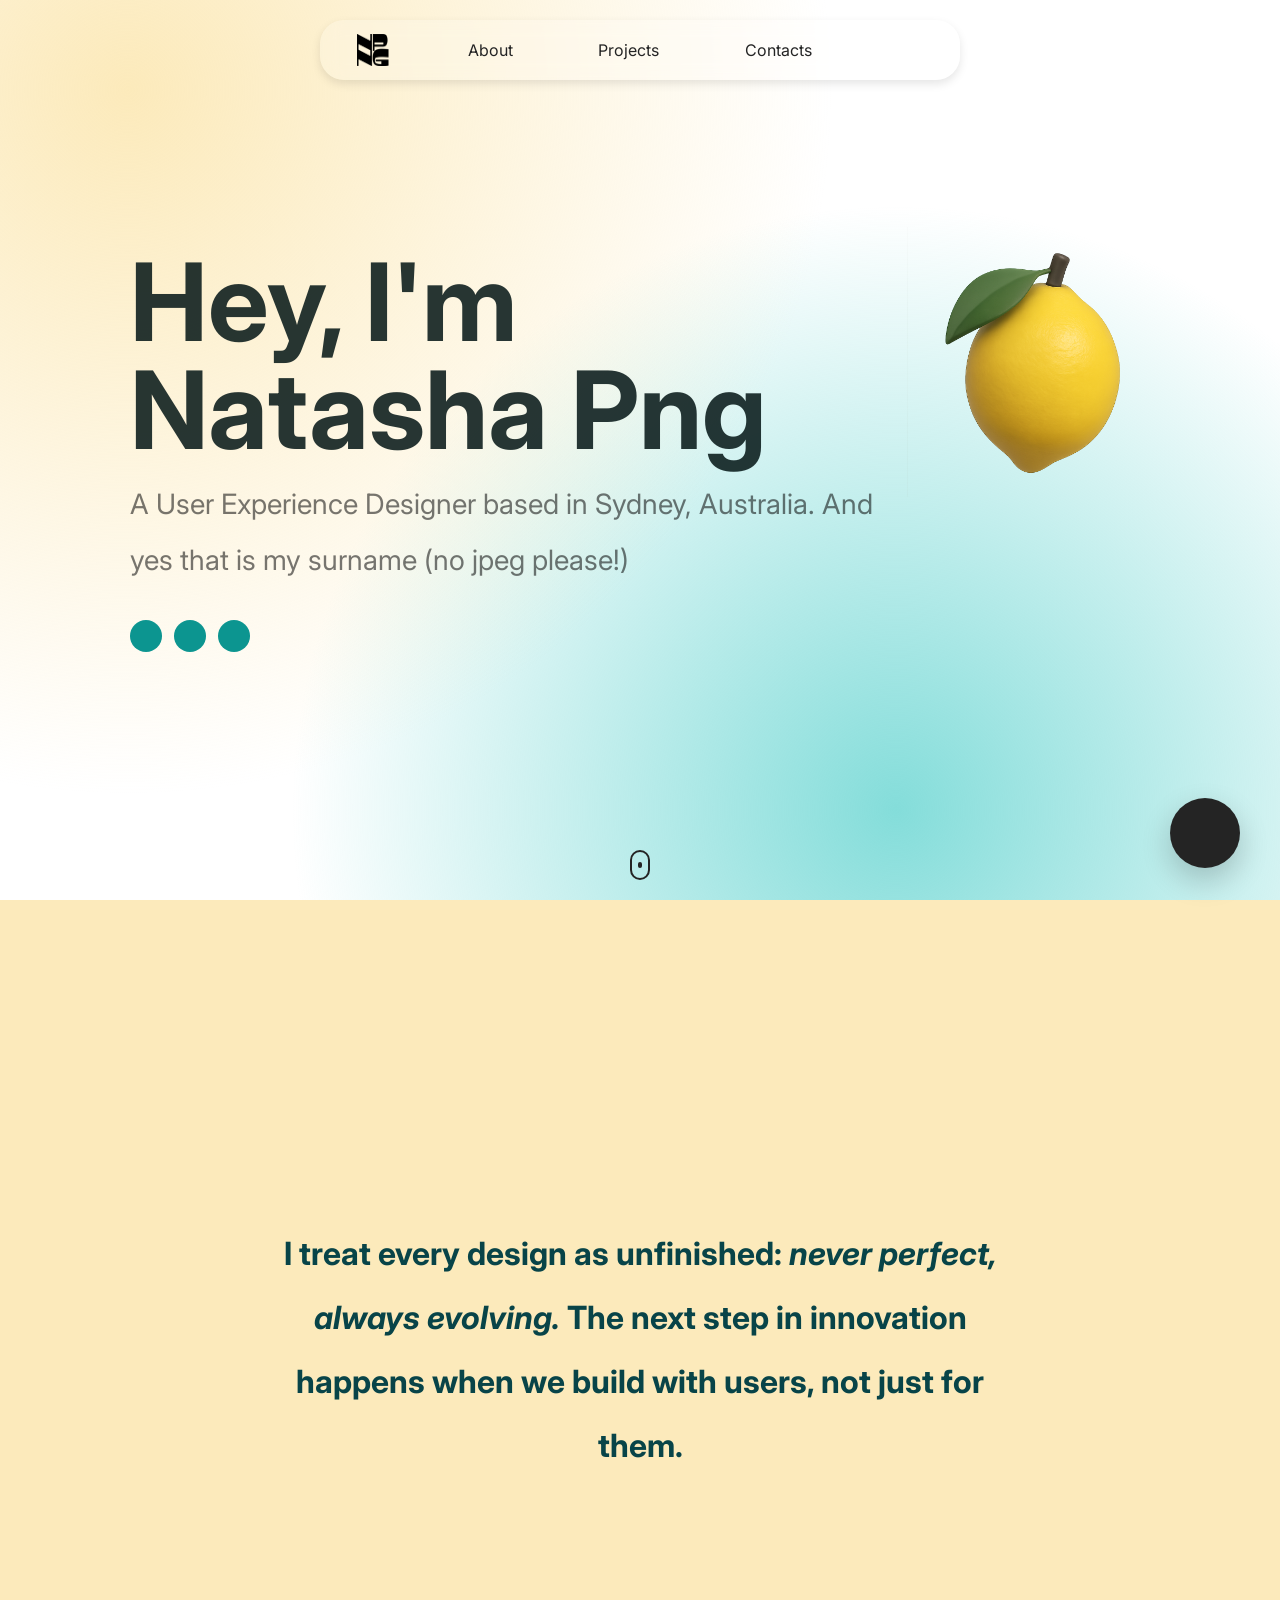
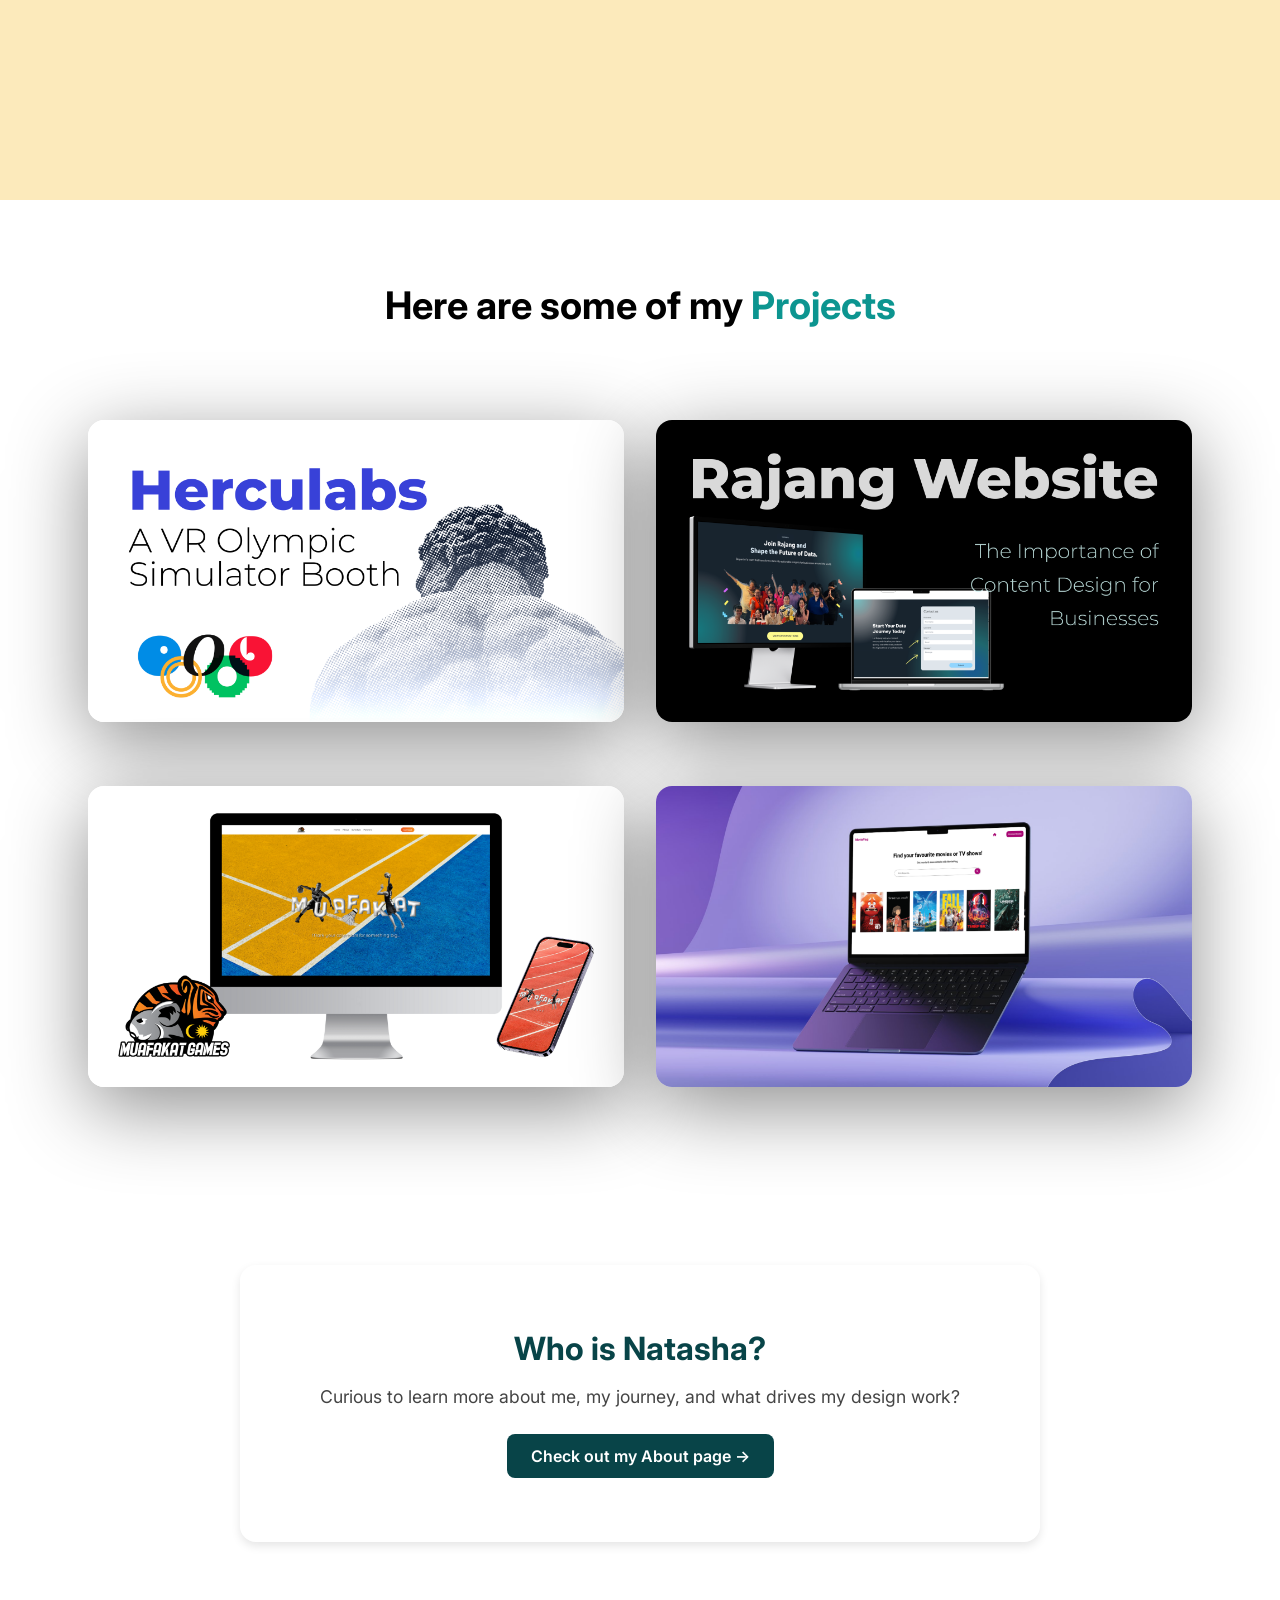
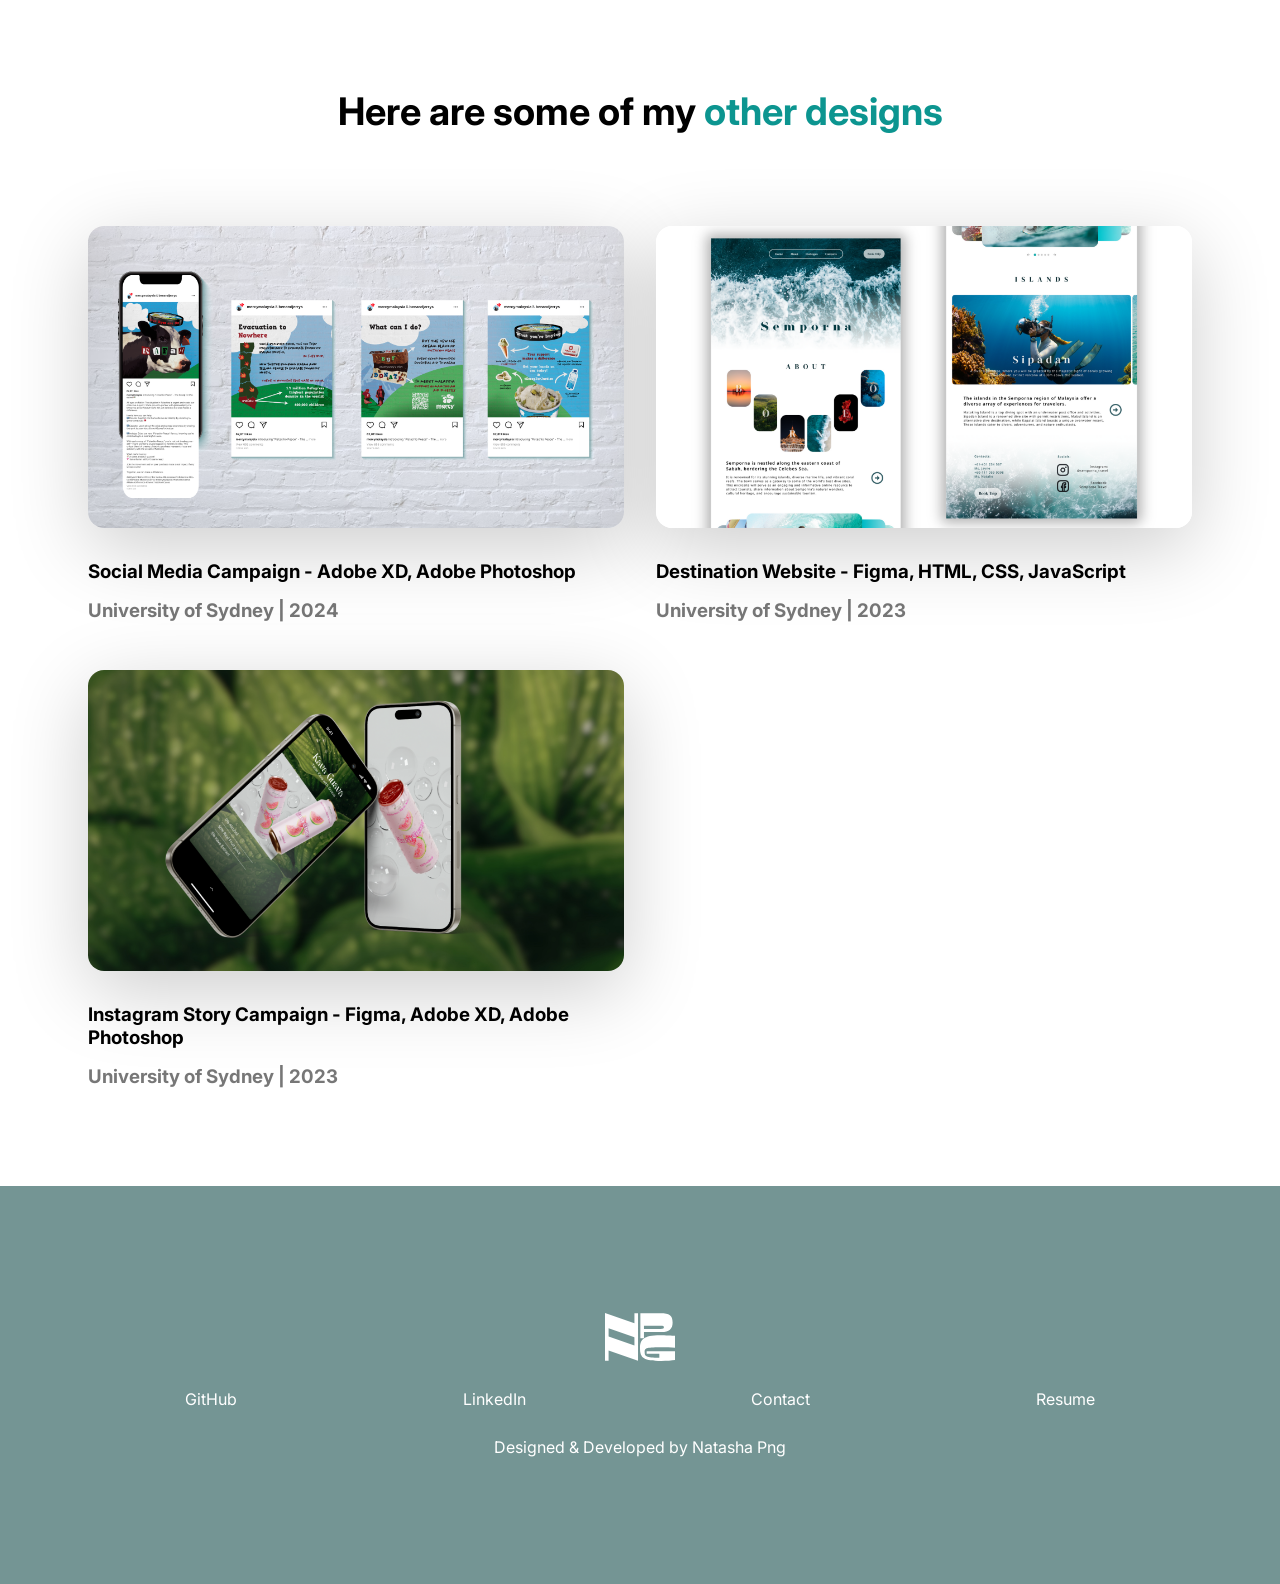
==== commit 283e9885: "callout change" ====
--- a/index.html
+++ b/index.html
@@ -3,7 +3,10 @@
   <head>
     <meta charset="UTF-8" />
     <meta name="viewport" content="width=device-width, initial-scale=1.0" />
-    <title>Natasha Png</title>
+    <meta name="description" content="Portfolio of Natasha P'ng Png, a UX/UI designer blending research-driven methods with bold visual design. Explore case studies, projects, and design philosophy.">
+<meta name="keywords" content="Natasha P'ng Png, UX Design, UI Design, Interaction Design, Portfolio, Sydney Designer, User Experience, User Interface, Web Design, Product Design, Figma, Adobe XD, Frontend Development">
+<meta name="author" content="Natasha P'ng Png">
+    <title>Natasha P'ng | UX/UI Designer Portfolio</title>
     <link rel="stylesheet" href="style.css" />
     <link rel="icon" type="image/png" href="/assets/personal--logo.png">
     
@@ -288,7 +291,7 @@
     <section id="design-philosophy">
       <div class="container callout__container">
         <h2 class="callout__title">
-          I see imperfect designs as launchpads — <span class="italics">every flaw fuels the next innovation</span>. I move fast, adapt faster, and treat every iteration as progress.
+          I treat every design as unfinished: <span class="italics">never perfect, always evolving.</span> The next step in innovation happens when we build with users, not just for them.
         </h2>
   
       </div>
@@ -513,7 +516,7 @@
       <p class="about-teaser__text">
         Curious to learn more about me, my journey, and what drives my design work? 
       </p>
-      <a href="/about" class="about-teaser__link">Check out my About page →</a>
+      <a href="/about.html" class="about-teaser__link">Check out my About page →</a>
     </section>
     
 
@@ -620,7 +623,7 @@
             </a>
 
             <a
-              href="./assets/Natasha_Resume_August_2024 copy.pdf"
+              href="./assets/Natasha_s_Resume_Sep_2025.pdf"
               target="_blank"
               class="footer__social--link link__hover-effect link__hover-effect--white"
             >
--- a/style.css
+++ b/style.css
@@ -108,7 +108,8 @@
 .direction__row {
     display: flex;
     flex-direction: column;
-    align-items: start;
+    height: 100%;
+    align-items: stretch;
 }
 
 .direction__column {
@@ -295,7 +296,9 @@
 .dark-theme .header__para,
 .dark-theme .design__caption,
 .dark-theme .about--title,
-.dark-theme .list__title
+.dark-theme .list__title,
+.dark-theme p,
+.dark-theme h3
 {
     color: white;
 }
@@ -955,6 +958,37 @@
 
 */
 
+
+.casestudy__list {
+    display: flex;
+    flex-direction: row;
+}
+
+.casestudy__item {
+    display: flex;
+    width: calc(100% / 3);
+}
+
+.casestudy__para{ 
+width: 100%;
+font-weight: 300;
+}
+
+.casestudy__item--title {
+    color: #0c9590;
+}
+
+.casestudy__title--container {
+    display: flex;
+    flex-direction: row;
+    align-items: center;
+}
+
+.title__icon {
+    font-size: 24px;
+    color: #265a58;
+}
+
 .row__hori {
     display: flex;
     flex-direction: row;
@@ -966,7 +1000,11 @@
     font-size: 2rem;
     display: flex;
     justify-content: start;
-    padding-bottom: 2rem;
+    padding-right: 1rem;
+}
+
+.casestudy__title--container{
+    padding: 1rem 0;
 }
 
 .casestudy__item {
@@ -1023,27 +1061,100 @@
     padding-bottom: 0.5rem;
 }
 
-.item__column {
-    display: flex;
-    flex-direction: column;
-}
-
-.item__wide {
-    width: 80%;
-    justify-content: center;
-}
-
-.column__title {
-    text-align: center;
-}
-
-.bottom {
-    padding-top: 2rem;
-}
-
-.prototype {
-    z-index: 1;
-}
+.dark__container{
+    background-color: rgb(0, 0, 0, 0.85);
+    color: rgb(245, 245, 245, 0.85);
+    padding: 2rem;
+    border-radius: 2rem;
+    width: 100%;
+    display: flex;
+    justify-content: center;
+    flex-direction: column;
+    align-items: center;
+
+}
+
+.emoji {
+    width: 3rem;
+    margin: 2rem 0;
+}
+
+.casestudy--subtitle {
+    color: rgb(200, 200, 200, 0.85);
+    padding: 1rem;
+    font-weight: 400;
+}
+
+.italics {
+    font-style: italic;
+}
+
+.text--pink {
+    color: #f59bbb;
+}
+
+.bubble__top {
+    display: flex;
+    align-items: center;
+}
+
+.bubble__icon {
+    margin-right: 1rem;
+}
+
+.bubble__container {
+    display: flex;
+    flex-direction: column;
+    padding: 1rem;
+    background-color: rgb(259, 259, 259, 0.15);
+    margin: 0.5rem;
+    border-radius: 1rem;
+    width: 100%;
+}
+
+
+.bubble__list {
+    display: flex;
+    margin-top: 1rem;
+    margin-bottom: 2rem;
+    width: 100%;
+}
+
+.bubble__list--item {
+    font-size: 14px;
+    font-weight: 300;
+    list-style-type: disc;
+    padding: 0.25rem 0;
+
+}
+
+.bubble__bottom {
+    margin-top: 0.5rem;
+    margin-left: 1rem;
+}
+
+.bubble__icon {
+    font-size: 24px;
+    color: #f59bbb;
+}
+
+.border--pink {
+    border: 2px solid #f59bbb;
+}
+
+.row__direction {
+    display: flex;
+    flex-direction: column;
+    align-items: center;
+}
+
+.bubble--light {
+    background-color: rgb(0, 0, 0, 0.05);
+    display: flex;
+    justify-content: center;
+    align-items: center;
+}
+
 
 /*
 
@@ -1104,6 +1215,11 @@
   .language__row {
    flex-wrap: nowrap;
   }
+
+
+
+
+
 
 /*
 
